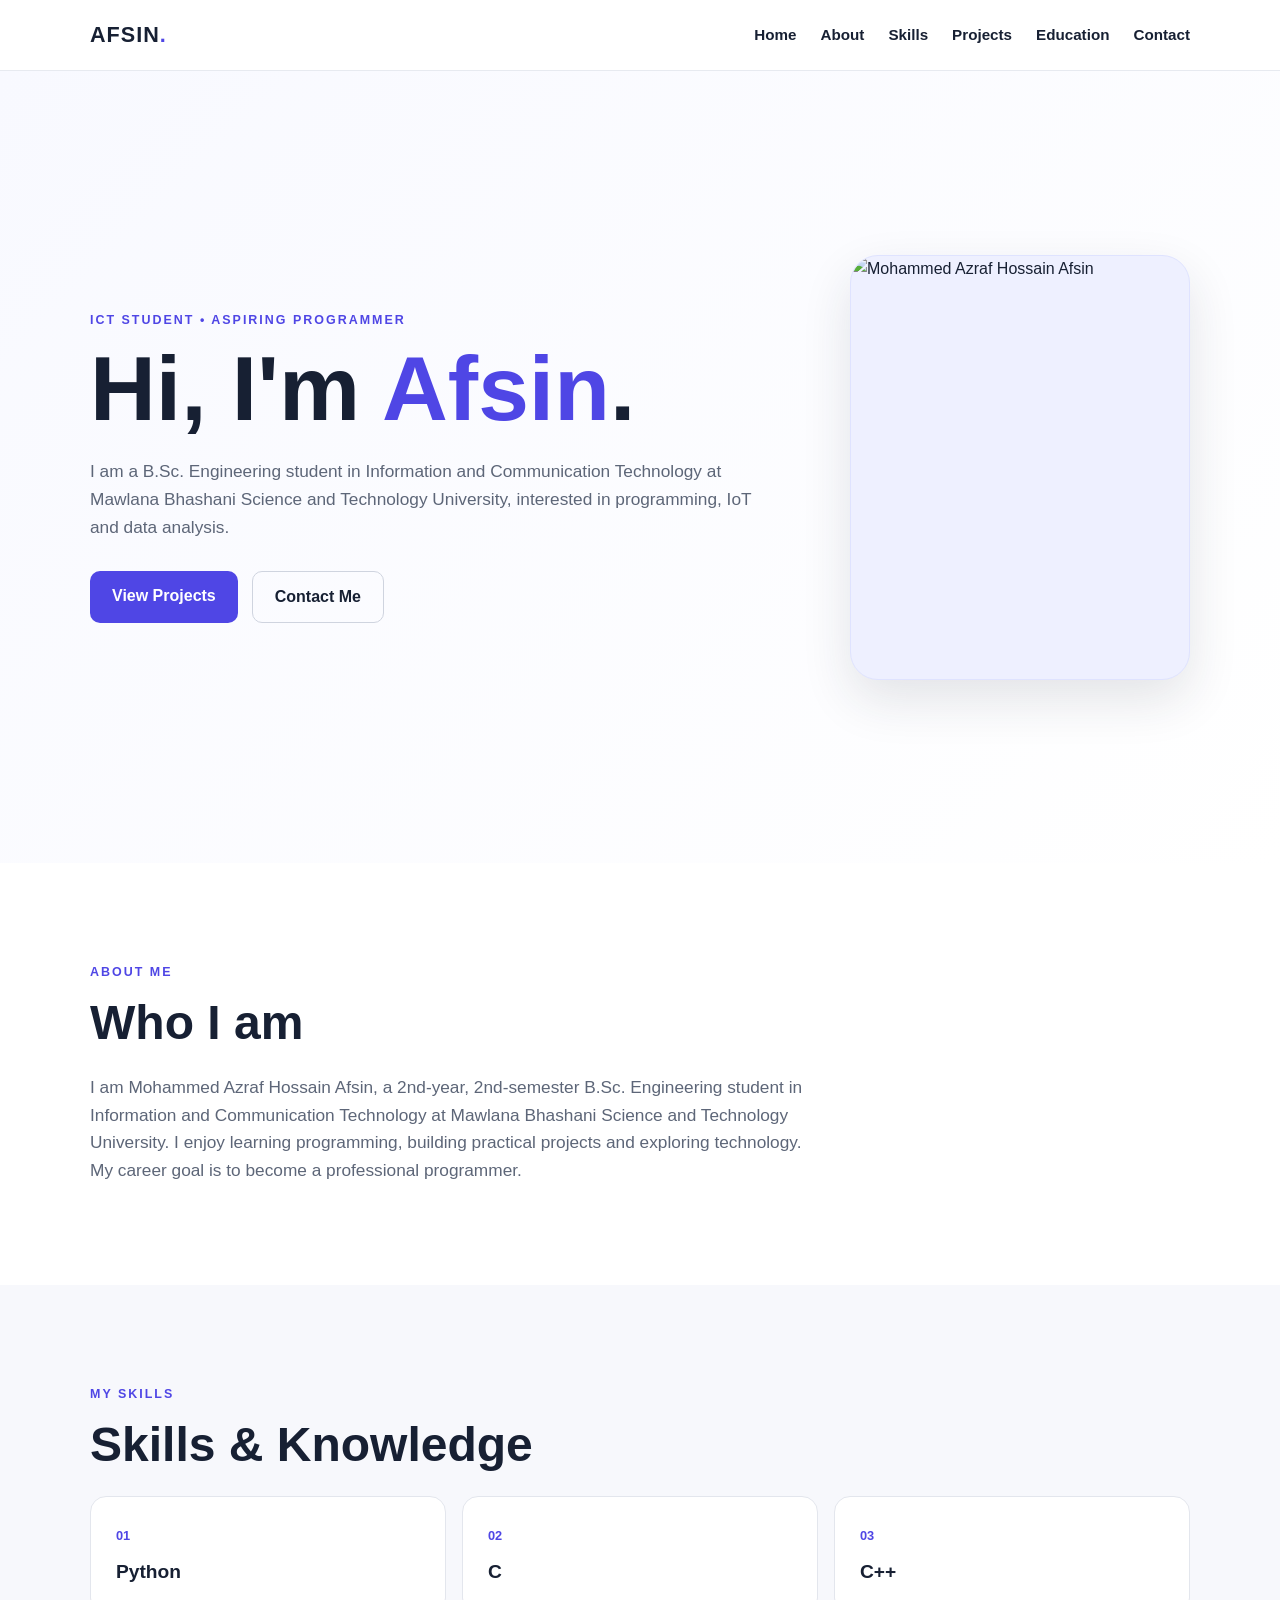
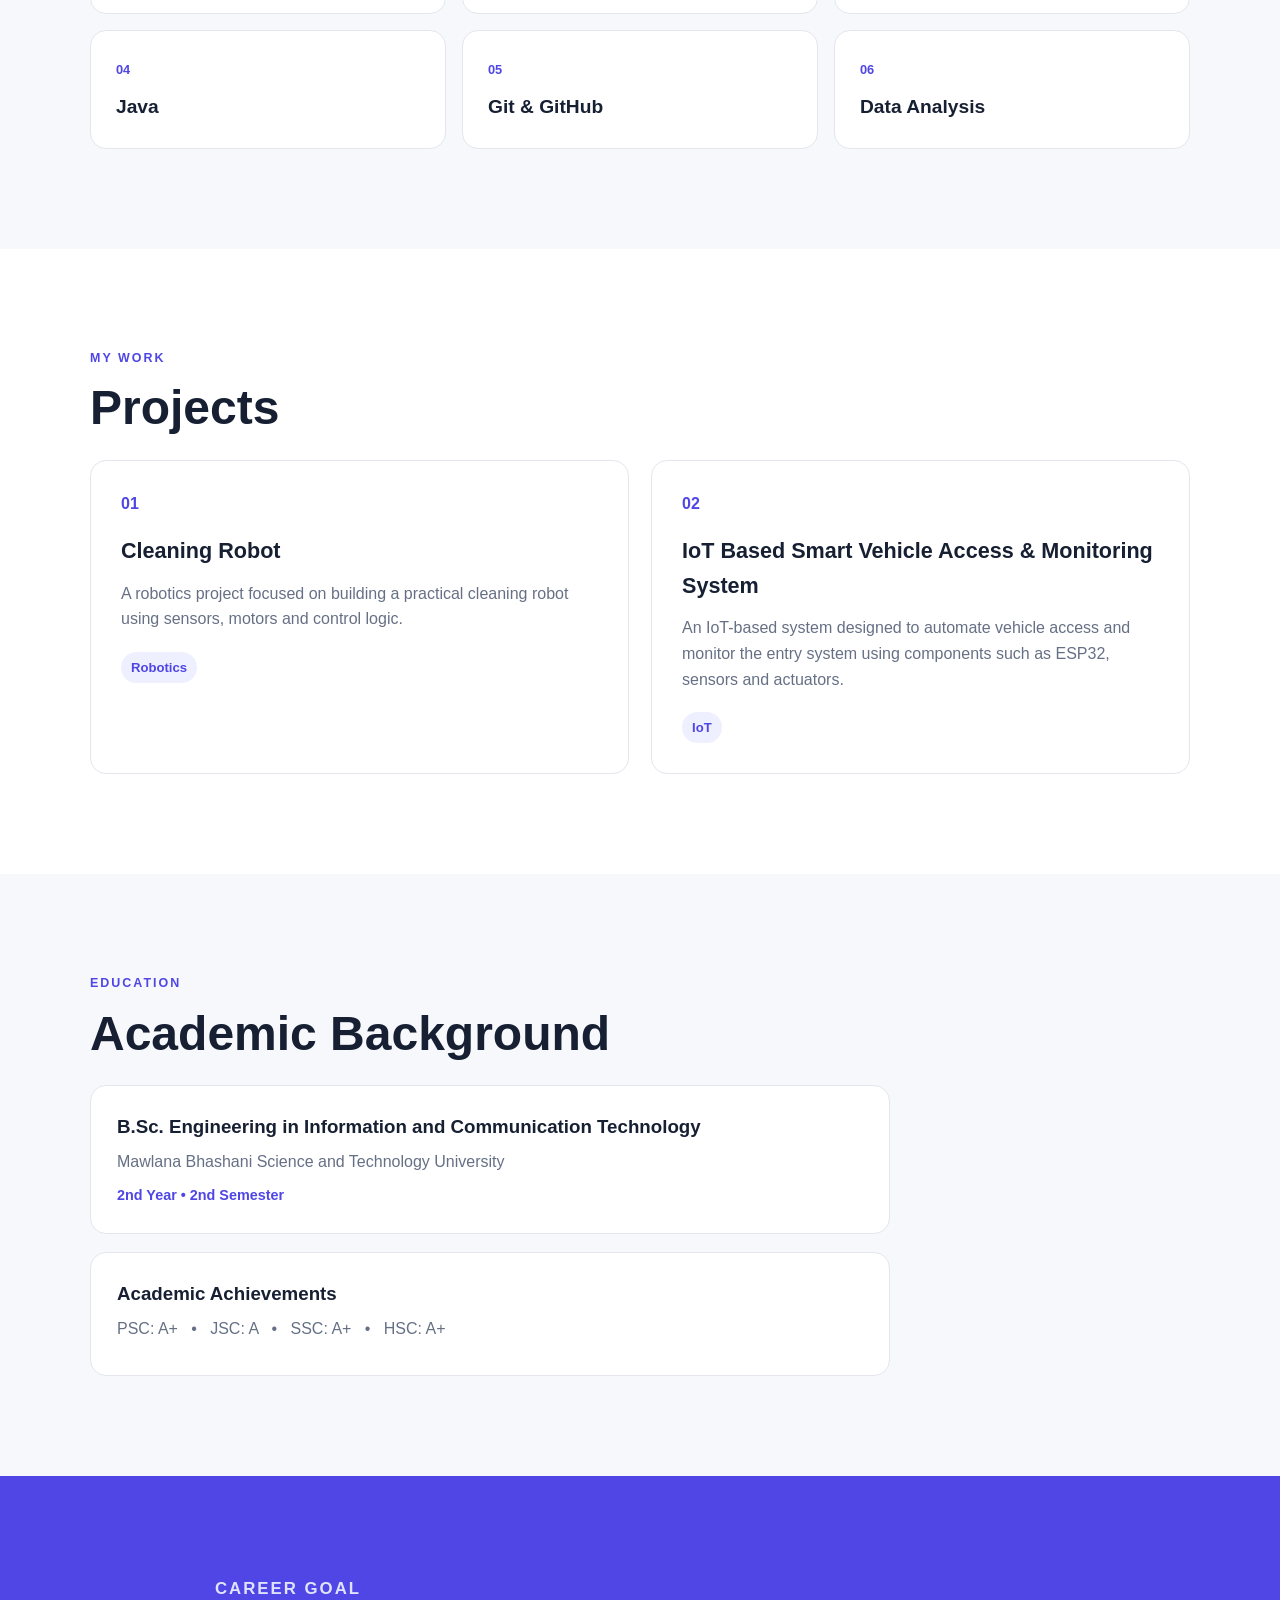
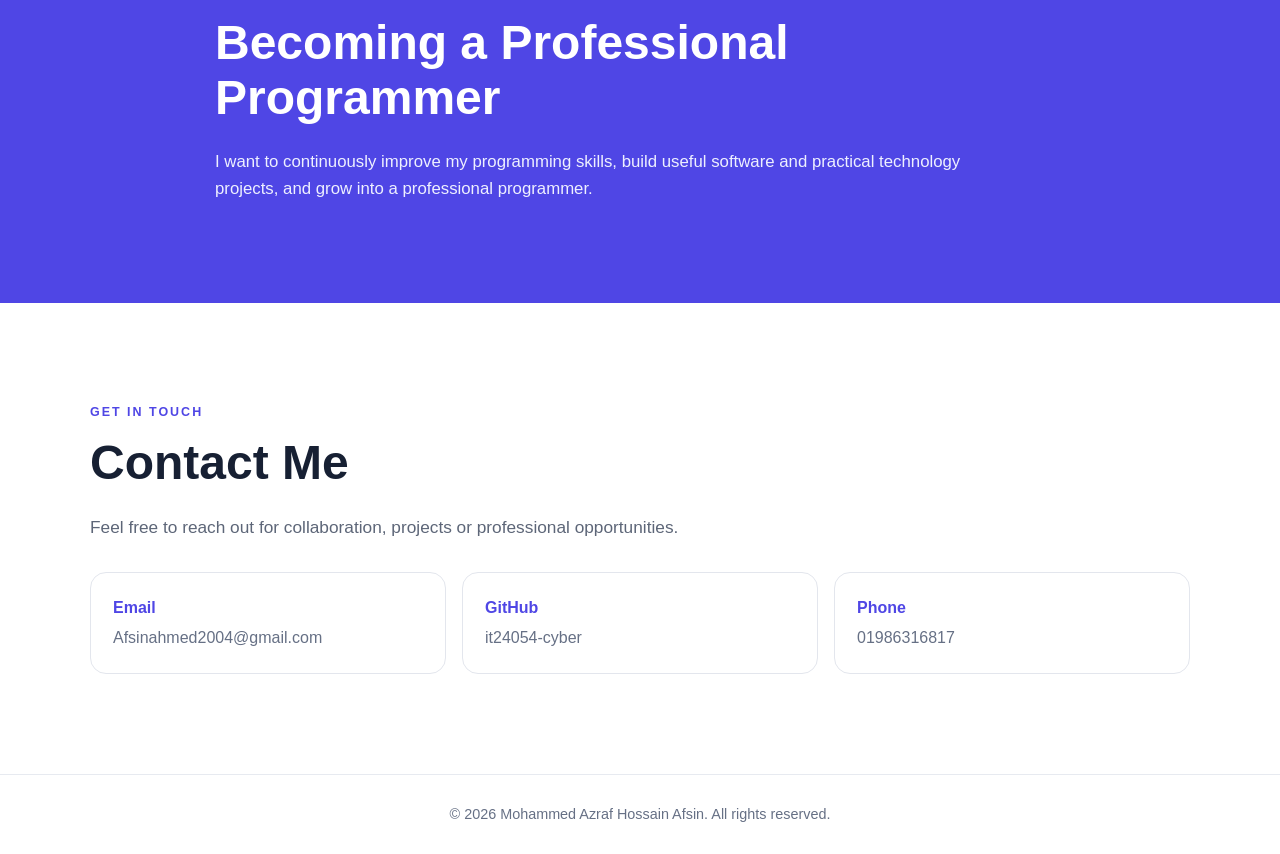
==== Portfolio/index.html @ 5d260f8e "Add files via upload" ====
<!DOCTYPE html>
<html lang="en">
<head>
  <meta charset="UTF-8">
  <meta name="viewport" content="width=device-width, initial-scale=1.0">
  <meta name="description" content="Portfolio of Mohammed Azraf Hossain Afsin, ICT student and aspiring programmer.">
  <title>Afsin | ICT Student & Programmer</title>
  <link rel="stylesheet" href="style.css">
</head>
<body>

<header class="navbar">
  <div class="container nav-content">
    <a class="logo" href="#home">AFSIN<span>.</span></a>
    <nav>
      <a href="#home">Home</a>
      <a href="#about">About</a>
      <a href="#skills">Skills</a>
      <a href="#projects">Projects</a>
      <a href="#education">Education</a>
      <a href="#contact">Contact</a>
    </nav>
  </div>
</header>

<main>
  <section id="home" class="hero">
    <div class="container hero-grid">
      <div class="hero-content">
        <p class="eyebrow">ICT STUDENT • ASPIRING PROGRAMMER</p>
        <h1>Hi, I'm <span>Afsin</span>.</h1>
        <p class="hero-text">
          I am a B.Sc. Engineering student in Information and Communication Technology
          at Mawlana Bhashani Science and Technology University, interested in programming,
          IoT and data analysis.
        </p>
        <div class="buttons">
          <a class="btn primary" href="#projects">View Projects</a>
          <a class="btn secondary" href="#contact">Contact Me</a>
        </div>
      </div>

      <div class="profile-card">
        <img src="images/profile.jpg" alt="Mohammed Azraf Hossain Afsin">
      </div>
    </div>
  </section>

  <section id="about" class="section">
    <div class="container">
      <p class="eyebrow">ABOUT ME</p>
      <h2>Who I am</h2>
      <p class="section-text">
        I am Mohammed Azraf Hossain Afsin, a 2nd-year, 2nd-semester B.Sc. Engineering
        student in Information and Communication Technology at Mawlana Bhashani Science
        and Technology University. I enjoy learning programming, building practical
        projects and exploring technology. My career goal is to become a professional programmer.
      </p>
    </div>
  </section>

  <section id="skills" class="section alt">
    <div class="container">
      <p class="eyebrow">MY SKILLS</p>
      <h2>Skills & Knowledge</h2>
      <div class="skills-grid">
        <div class="skill-card"><span>01</span><h3>Python</h3></div>
        <div class="skill-card"><span>02</span><h3>C</h3></div>
        <div class="skill-card"><span>03</span><h3>C++</h3></div>
        <div class="skill-card"><span>04</span><h3>Java</h3></div>
        <div class="skill-card"><span>05</span><h3>Git & GitHub</h3></div>
        <div class="skill-card"><span>06</span><h3>Data Analysis</h3></div>
      </div>
    </div>
  </section>

  <section id="projects" class="section">
    <div class="container">
      <p class="eyebrow">MY WORK</p>
      <h2>Projects</h2>

      <div class="project-grid">
        <article class="project-card">
          <div class="project-number">01</div>
          <h3>Cleaning Robot</h3>
          <p>
            A robotics project focused on building a practical cleaning robot
            using sensors, motors and control logic.
          </p>
          <span class="tag">Robotics</span>
        </article>

        <article class="project-card">
          <div class="project-number">02</div>
          <h3>IoT Based Smart Vehicle Access & Monitoring System</h3>
          <p>
            An IoT-based system designed to automate vehicle access and monitor
            the entry system using components such as ESP32, sensors and actuators.
          </p>
          <span class="tag">IoT</span>
        </article>
      </div>
    </div>
  </section>

  <section id="education" class="section alt">
    <div class="container">
      <p class="eyebrow">EDUCATION</p>
      <h2>Academic Background</h2>

      <div class="timeline">
        <div class="timeline-item">
          <div class="timeline-dot"></div>
          <h3>B.Sc. Engineering in Information and Communication Technology</h3>
          <p>Mawlana Bhashani Science and Technology University</p>
          <strong>2nd Year • 2nd Semester</strong>
        </div>

        <div class="timeline-item">
          <div class="timeline-dot"></div>
          <h3>Academic Achievements</h3>
          <p>PSC: A+ &nbsp; • &nbsp; JSC: A &nbsp; • &nbsp; SSC: A+ &nbsp; • &nbsp; HSC: A+</p>
        </div>
      </div>
    </div>
  </section>

  <section class="section goal-section">
    <div class="container goal-box">
      <p class="eyebrow">CAREER GOAL</p>
      <h2>Becoming a Professional Programmer</h2>
      <p>
        I want to continuously improve my programming skills, build useful software
        and practical technology projects, and grow into a professional programmer.
      </p>
    </div>
  </section>

  <section id="contact" class="section contact">
    <div class="container">
      <p class="eyebrow">GET IN TOUCH</p>
      <h2>Contact Me</h2>
      <p class="section-text">
        Feel free to reach out for collaboration, projects or professional opportunities.
      </p>

      <div class="contact-grid">
        <a class="contact-card" href="mailto:Afsinahmed2004@gmail.com">
          <strong>Email</strong>
          <span>Afsinahmed2004@gmail.com</span>
        </a>

        <a class="contact-card" href="https://github.com/it24054-cyber" target="_blank" rel="noopener">
          <strong>GitHub</strong>
          <span>it24054-cyber</span>
        </a>

        <div class="contact-card">
          <strong>Phone</strong>
          <span>01986316817</span>
        </div>
      </div>
    </div>
  </section>
</main>

<footer>
  <p>© 2026 Mohammed Azraf Hossain Afsin. All rights reserved.</p>
</footer>

<script src="script.js"></script>
</body>
</html>
---- Portfolio/style.css ----
* {
  box-sizing: border-box;
  margin: 0;
  padding: 0;
}

html {
  scroll-behavior: smooth;
}

body {
  font-family: Arial, Helvetica, sans-serif;
  color: #172033;
  background: #ffffff;
  line-height: 1.6;
}

a {
  color: inherit;
  text-decoration: none;
}

.container {
  width: min(1100px, 90%);
  margin: 0 auto;
}

.navbar {
  position: sticky;
  top: 0;
  z-index: 20;
  background: rgba(255,255,255,.95);
  border-bottom: 1px solid #e7eaf0;
  backdrop-filter: blur(10px);
}

.nav-content {
  min-height: 70px;
  display: flex;
  align-items: center;
  justify-content: space-between;
}

.logo {
  font-size: 1.35rem;
  font-weight: 800;
  letter-spacing: 1px;
}

.logo span,
.hero h1 span {
  color: #4f46e5;
}

nav {
  display: flex;
  gap: 24px;
}

nav a {
  font-size: .95rem;
  font-weight: 600;
}

nav a:hover {
  color: #4f46e5;
}

.hero {
  min-height: 88vh;
  display: flex;
  align-items: center;
  background: linear-gradient(135deg, #f8f9ff, #ffffff);
}

.hero-grid {
  display: grid;
  grid-template-columns: 1.3fr .7fr;
  gap: 70px;
  align-items: center;
}

.eyebrow {
  color: #4f46e5;
  font-size: .78rem;
  font-weight: 800;
  letter-spacing: 2px;
  margin-bottom: 12px;
}

h1 {
  font-size: clamp(3rem, 8vw, 5.7rem);
  line-height: 1;
  margin-bottom: 24px;
}

h2 {
  font-size: clamp(2rem, 5vw, 3rem);
  line-height: 1.15;
  margin-bottom: 24px;
}

.hero-text,
.section-text {
  max-width: 720px;
  color: #5d6678;
  font-size: 1.08rem;
}

.buttons {
  display: flex;
  gap: 14px;
  margin-top: 30px;
  flex-wrap: wrap;
}

.btn {
  padding: 12px 22px;
  border-radius: 10px;
  font-weight: 700;
  display: inline-block;
}

.primary {
  background: #4f46e5;
  color: white;
}

.secondary {
  border: 1px solid #cfd4df;
}

.profile-card {
  width: min(340px, 100%);
  aspect-ratio: 4 / 5;
  margin-left: auto;
  border-radius: 28px;
  overflow: hidden;
  background: #eef0ff;
  border: 1px solid #dfe3ff;
  box-shadow: 0 20px 50px rgba(31, 41, 55, .12);
}

.profile-card img {
  width: 100%;
  height: 100%;
  object-fit: cover;
  object-position: center 35%;
}

.section {
  padding: 100px 0;
}

.alt {
  background: #f7f8fc;
}

.skills-grid {
  display: grid;
  grid-template-columns: repeat(3, 1fr);
  gap: 16px;
}

.skill-card {
  padding: 25px;
  border: 1px solid #e3e6ed;
  border-radius: 16px;
  background: white;
}

.skill-card span {
  color: #4f46e5;
  font-size: .8rem;
  font-weight: 800;
}

.skill-card h3 {
  margin-top: 10px;
  font-size: 1.2rem;
}

.project-grid {
  display: grid;
  grid-template-columns: repeat(2, 1fr);
  gap: 22px;
}

.project-card {
  padding: 30px;
  border: 1px solid #e3e6ed;
  border-radius: 16px;
  background: white;
  transition: transform .2s ease, box-shadow .2s ease;
}

.project-card:hover {
  transform: translateY(-5px);
  box-shadow: 0 15px 35px rgba(31, 41, 55, .09);
}

.project-number {
  color: #4f46e5;
  font-weight: 800;
  margin-bottom: 18px;
}

.project-card h3 {
  font-size: 1.35rem;
  margin-bottom: 12px;
}

.project-card p {
  color: #667085;
  margin-bottom: 20px;
}

.tag {
  display: inline-block;
  padding: 5px 10px;
  border-radius: 999px;
  background: #eef0ff;
  color: #4f46e5;
  font-size: .82rem;
  font-weight: 700;
}

.timeline {
  display: grid;
  gap: 18px;
  max-width: 800px;
}

.timeline-item {
  position: relative;
  padding: 26px;
  border: 1px solid #e3e6ed;
  border-radius: 16px;
  background: white;
}

.timeline-item p {
  color: #667085;
  margin: 7px 0;
}

.timeline-item strong {
  color: #4f46e5;
  font-size: .9rem;
}

.goal-section {
  background: #4f46e5;
  color: white;
}

.goal-box {
  max-width: 850px;
}

.goal-box .eyebrow {
  color: #dfe3ff;
}

.goal-box p {
  color: #eef0ff;
  font-size: 1.05rem;
  max-width: 750px;
}

.contact-grid {
  display: grid;
  grid-template-columns: repeat(3, 1fr);
  gap: 16px;
  margin-top: 30px;
}

.contact-card {
  padding: 22px;
  border: 1px solid #e3e6ed;
  border-radius: 16px;
  display: flex;
  flex-direction: column;
  gap: 5px;
}

.contact-card strong {
  color: #4f46e5;
}

.contact-card span {
  color: #667085;
  overflow-wrap: anywhere;
}

footer {
  padding: 28px 5%;
  text-align: center;
  color: #667085;
  border-top: 1px solid #e7eaf0;
  font-size: .9rem;
}

@media (max-width: 800px) {
  nav {
    gap: 12px;
  }

  nav a {
    font-size: .82rem;
  }

  .hero-grid,
  .project-grid {
    grid-template-columns: 1fr;
  }

  .profile-card {
    margin: 0 auto;
    width: min(300px, 75vw);
  }

  .skills-grid,
  .contact-grid {
    grid-template-columns: repeat(2, 1fr);
  }
}

@media (max-width: 520px) {
  nav {
    display: none;
  }

  .skills-grid,
  .contact-grid {
    grid-template-columns: 1fr;
  }

  .section {
    padding: 75px 0;
  }
}
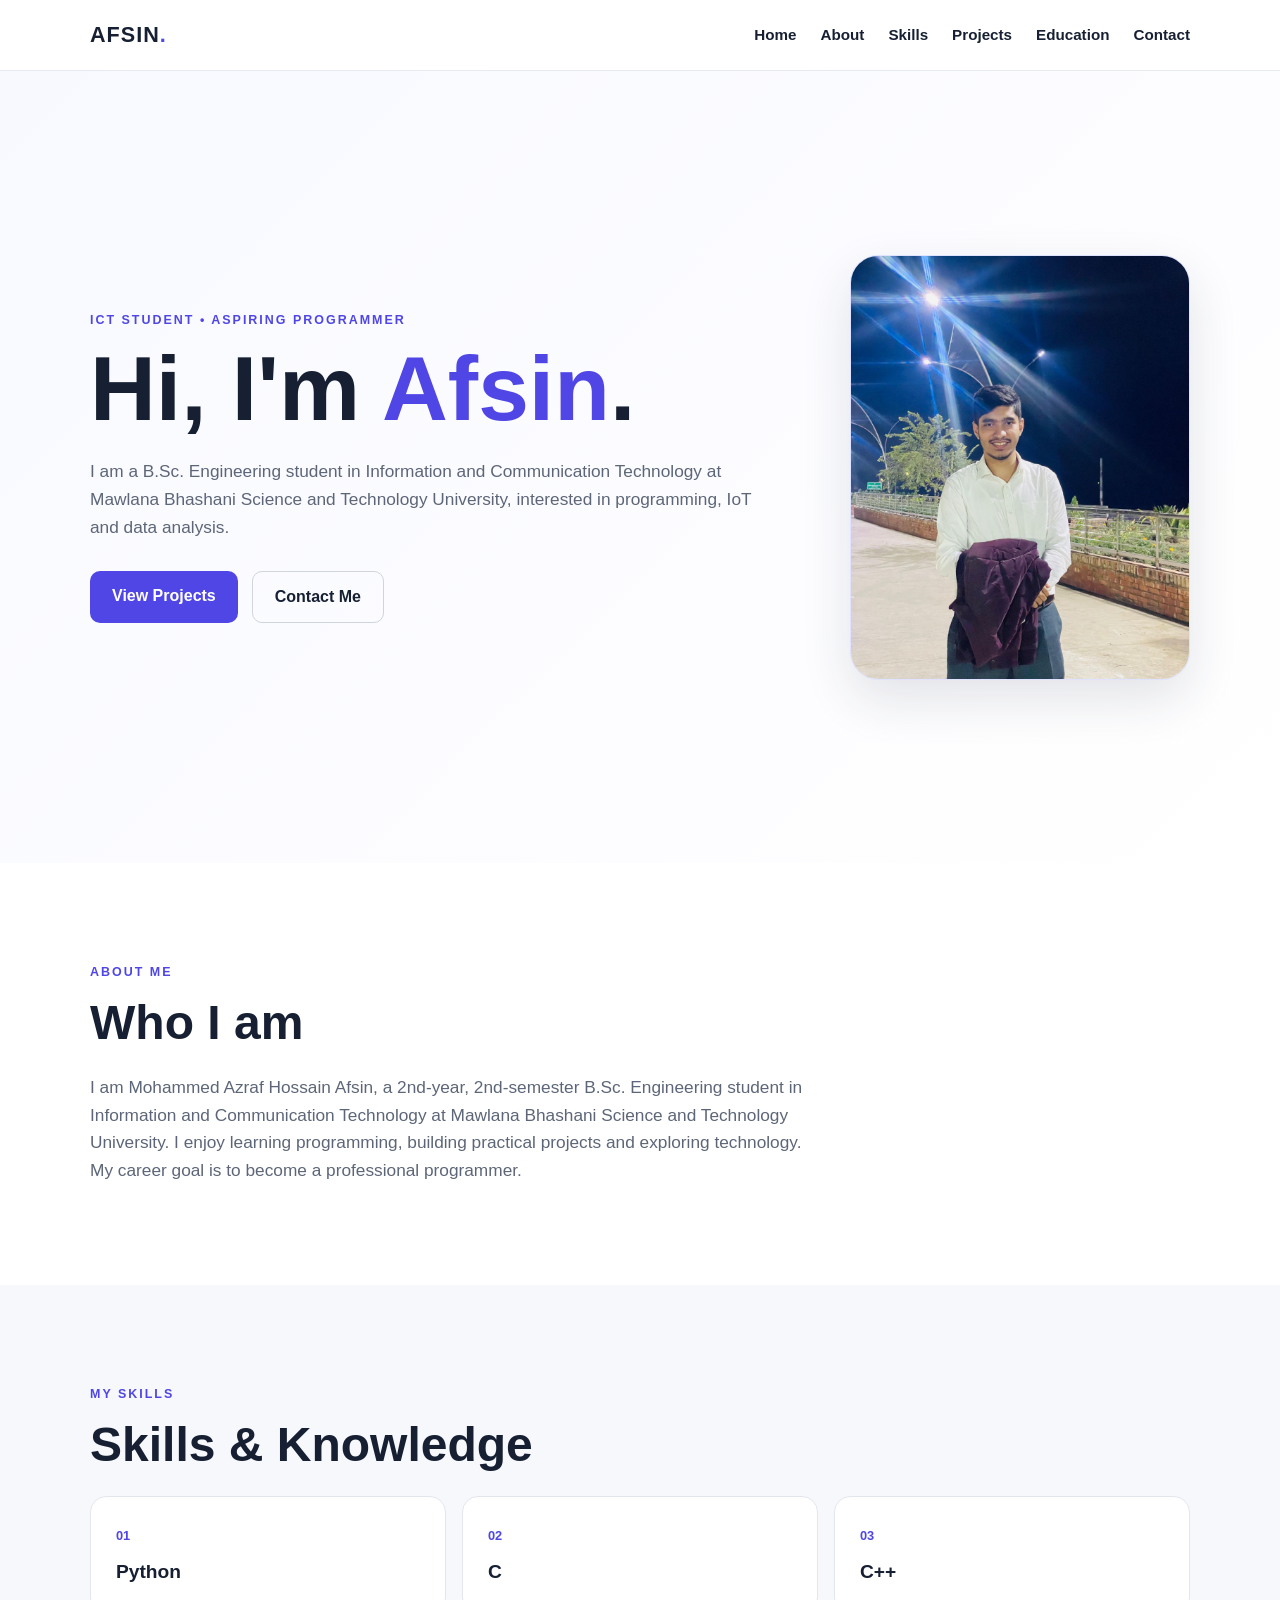
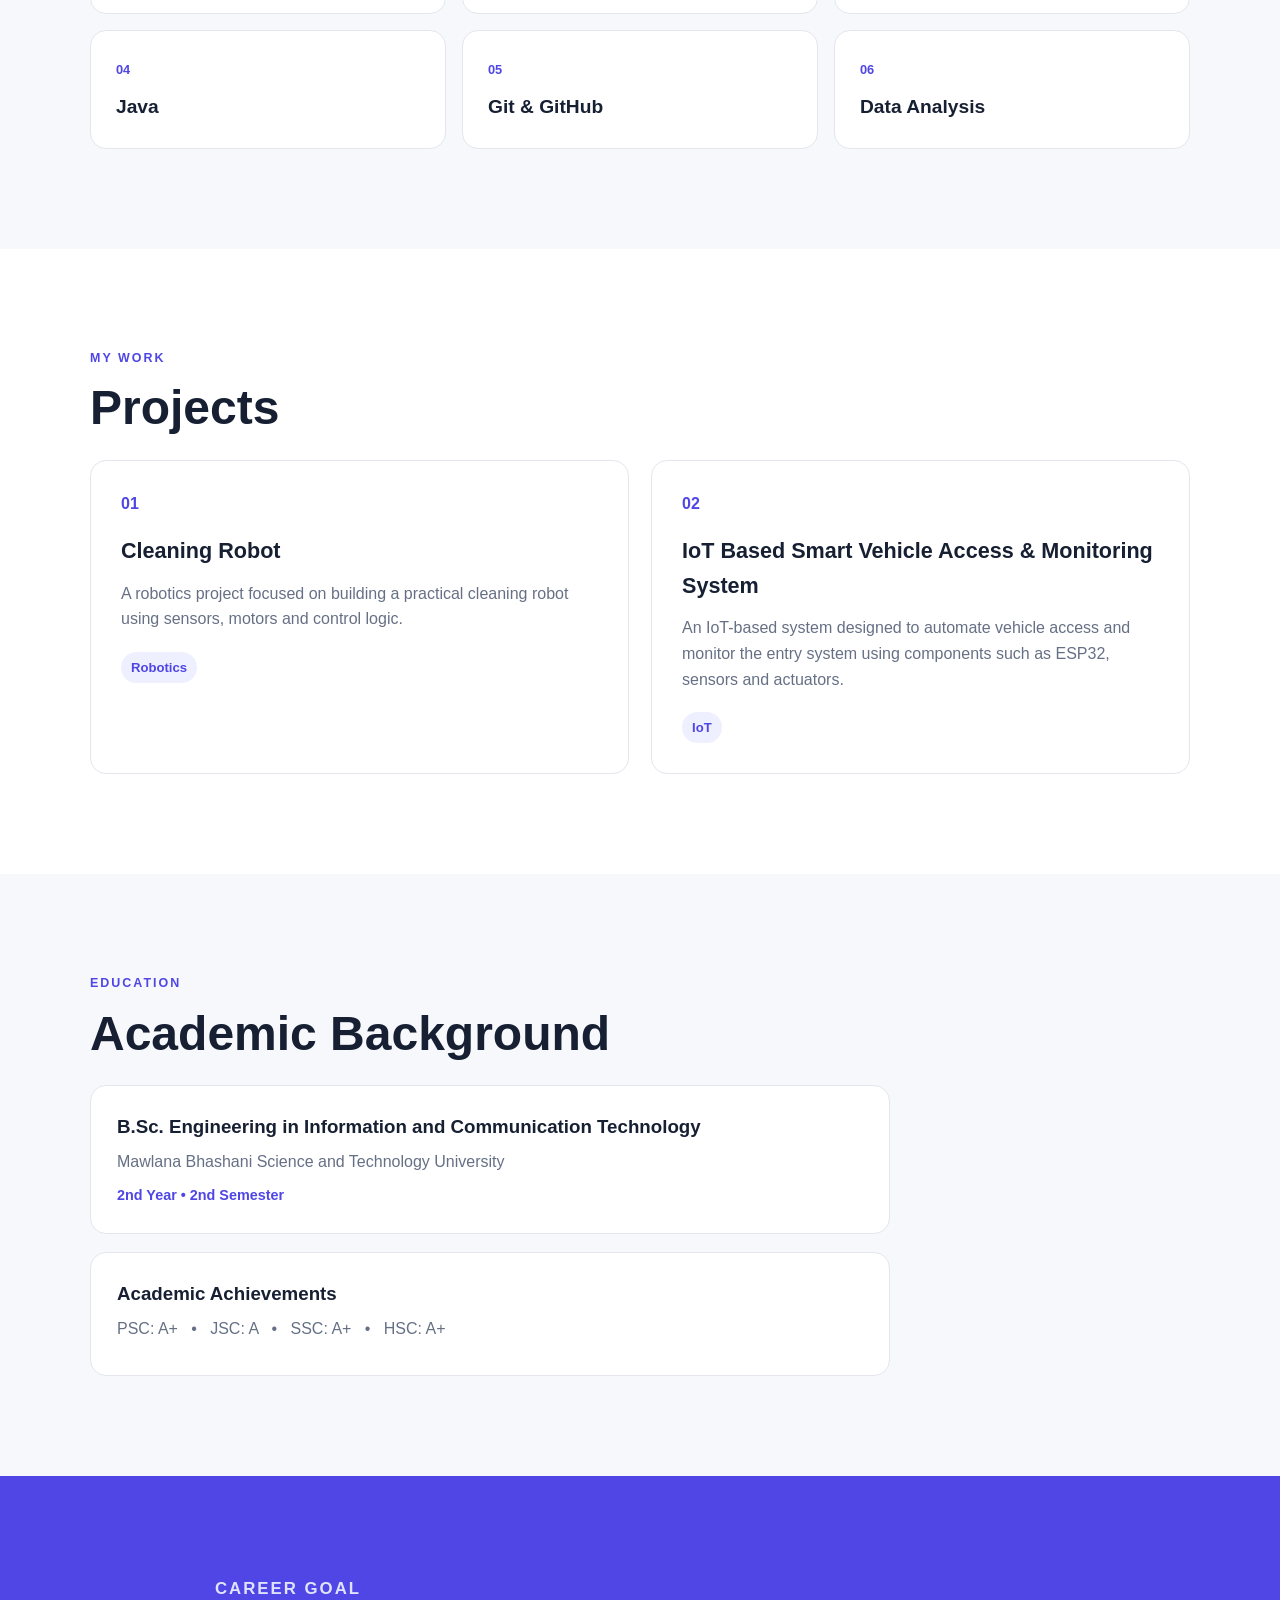
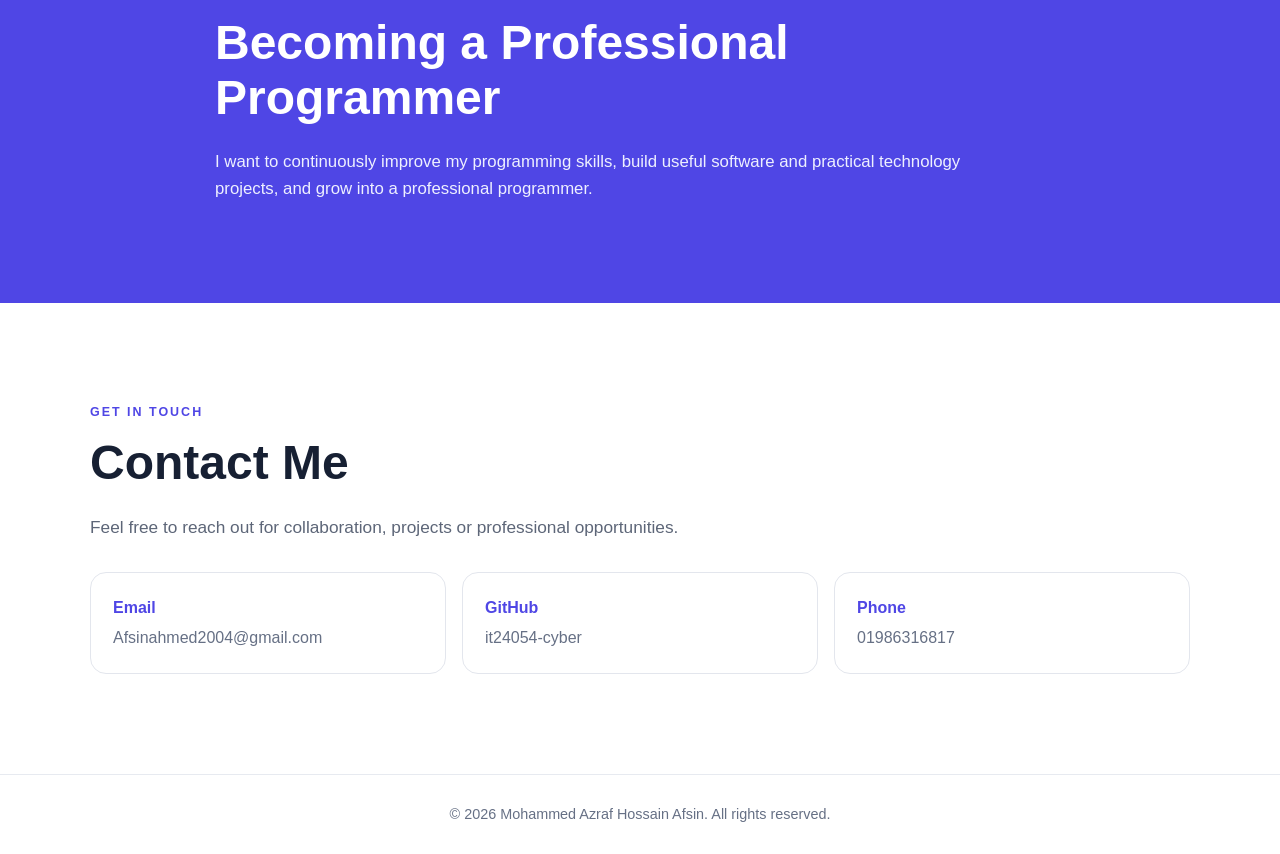
==== commit fc17bbb8: "Update index.html" ====
--- a/Portfolio/index.html
+++ b/Portfolio/index.html
@@ -1,173 +1,423 @@
 <!DOCTYPE html>
 <html lang="en">
+
 <head>
   <meta charset="UTF-8">
   <meta name="viewport" content="width=device-width, initial-scale=1.0">
-  <meta name="description" content="Portfolio of Mohammed Azraf Hossain Afsin, ICT student and aspiring programmer.">
+
+  <meta name="description"
+    content="Portfolio of Mohammed Azraf Hossain Afsin, ICT student and aspiring programmer.">
+
   <title>Afsin | ICT Student & Programmer</title>
+
   <link rel="stylesheet" href="style.css">
 </head>
+
 <body>
 
-<header class="navbar">
-  <div class="container nav-content">
-    <a class="logo" href="#home">AFSIN<span>.</span></a>
-    <nav>
-      <a href="#home">Home</a>
-      <a href="#about">About</a>
-      <a href="#skills">Skills</a>
-      <a href="#projects">Projects</a>
-      <a href="#education">Education</a>
-      <a href="#contact">Contact</a>
-    </nav>
-  </div>
-</header>
-
-<main>
-  <section id="home" class="hero">
-    <div class="container hero-grid">
-      <div class="hero-content">
-        <p class="eyebrow">ICT STUDENT • ASPIRING PROGRAMMER</p>
-        <h1>Hi, I'm <span>Afsin</span>.</h1>
-        <p class="hero-text">
-          I am a B.Sc. Engineering student in Information and Communication Technology
-          at Mawlana Bhashani Science and Technology University, interested in programming,
-          IoT and data analysis.
-        </p>
-        <div class="buttons">
-          <a class="btn primary" href="#projects">View Projects</a>
-          <a class="btn secondary" href="#contact">Contact Me</a>
-        </div>
-      </div>
-
-      <div class="profile-card">
-        <img src="images/profile.jpg" alt="Mohammed Azraf Hossain Afsin">
-      </div>
+  <!-- Navigation Bar -->
+  <header class="navbar">
+    <div class="container nav-content">
+
+      <a class="logo" href="#home">
+        AFSIN<span>.</span>
+      </a>
+
+      <nav>
+        <a href="#home">Home</a>
+        <a href="#about">About</a>
+        <a href="#skills">Skills</a>
+        <a href="#projects">Projects</a>
+        <a href="#education">Education</a>
+        <a href="#contact">Contact</a>
+      </nav>
+
     </div>
-  </section>
-
-  <section id="about" class="section">
-    <div class="container">
-      <p class="eyebrow">ABOUT ME</p>
-      <h2>Who I am</h2>
-      <p class="section-text">
-        I am Mohammed Azraf Hossain Afsin, a 2nd-year, 2nd-semester B.Sc. Engineering
-        student in Information and Communication Technology at Mawlana Bhashani Science
-        and Technology University. I enjoy learning programming, building practical
-        projects and exploring technology. My career goal is to become a professional programmer.
-      </p>
-    </div>
-  </section>
-
-  <section id="skills" class="section alt">
-    <div class="container">
-      <p class="eyebrow">MY SKILLS</p>
-      <h2>Skills & Knowledge</h2>
-      <div class="skills-grid">
-        <div class="skill-card"><span>01</span><h3>Python</h3></div>
-        <div class="skill-card"><span>02</span><h3>C</h3></div>
-        <div class="skill-card"><span>03</span><h3>C++</h3></div>
-        <div class="skill-card"><span>04</span><h3>Java</h3></div>
-        <div class="skill-card"><span>05</span><h3>Git & GitHub</h3></div>
-        <div class="skill-card"><span>06</span><h3>Data Analysis</h3></div>
-      </div>
-    </div>
-  </section>
-
-  <section id="projects" class="section">
-    <div class="container">
-      <p class="eyebrow">MY WORK</p>
-      <h2>Projects</h2>
-
-      <div class="project-grid">
-        <article class="project-card">
-          <div class="project-number">01</div>
-          <h3>Cleaning Robot</h3>
-          <p>
-            A robotics project focused on building a practical cleaning robot
-            using sensors, motors and control logic.
+  </header>
+
+
+  <main>
+
+    <!-- Home Section -->
+    <section id="home" class="hero">
+
+      <div class="container hero-grid">
+
+        <div class="hero-content">
+
+          <p class="eyebrow">
+            ICT STUDENT • ASPIRING PROGRAMMER
           </p>
-          <span class="tag">Robotics</span>
-        </article>
-
-        <article class="project-card">
-          <div class="project-number">02</div>
-          <h3>IoT Based Smart Vehicle Access & Monitoring System</h3>
-          <p>
-            An IoT-based system designed to automate vehicle access and monitor
-            the entry system using components such as ESP32, sensors and actuators.
+
+          <h1>
+            Hi, I'm <span>Afsin</span>.
+          </h1>
+
+          <p class="hero-text">
+            I am a B.Sc. Engineering student in Information and Communication
+            Technology at Mawlana Bhashani Science and Technology University,
+            interested in programming, IoT and data analysis.
           </p>
-          <span class="tag">IoT</span>
-        </article>
-      </div>
-    </div>
-  </section>
-
-  <section id="education" class="section alt">
-    <div class="container">
-      <p class="eyebrow">EDUCATION</p>
-      <h2>Academic Background</h2>
-
-      <div class="timeline">
-        <div class="timeline-item">
-          <div class="timeline-dot"></div>
-          <h3>B.Sc. Engineering in Information and Communication Technology</h3>
-          <p>Mawlana Bhashani Science and Technology University</p>
-          <strong>2nd Year • 2nd Semester</strong>
-        </div>
-
-        <div class="timeline-item">
-          <div class="timeline-dot"></div>
-          <h3>Academic Achievements</h3>
-          <p>PSC: A+ &nbsp; • &nbsp; JSC: A &nbsp; • &nbsp; SSC: A+ &nbsp; • &nbsp; HSC: A+</p>
-        </div>
-      </div>
-    </div>
-  </section>
-
-  <section class="section goal-section">
-    <div class="container goal-box">
-      <p class="eyebrow">CAREER GOAL</p>
-      <h2>Becoming a Professional Programmer</h2>
-      <p>
-        I want to continuously improve my programming skills, build useful software
-        and practical technology projects, and grow into a professional programmer.
-      </p>
-    </div>
-  </section>
-
-  <section id="contact" class="section contact">
-    <div class="container">
-      <p class="eyebrow">GET IN TOUCH</p>
-      <h2>Contact Me</h2>
-      <p class="section-text">
-        Feel free to reach out for collaboration, projects or professional opportunities.
-      </p>
-
-      <div class="contact-grid">
-        <a class="contact-card" href="mailto:Afsinahmed2004@gmail.com">
-          <strong>Email</strong>
-          <span>Afsinahmed2004@gmail.com</span>
-        </a>
-
-        <a class="contact-card" href="https://github.com/it24054-cyber" target="_blank" rel="noopener">
-          <strong>GitHub</strong>
-          <span>it24054-cyber</span>
-        </a>
-
-        <div class="contact-card">
-          <strong>Phone</strong>
-          <span>01986316817</span>
-        </div>
-      </div>
-    </div>
-  </section>
-</main>
-
-<footer>
-  <p>© 2026 Mohammed Azraf Hossain Afsin. All rights reserved.</p>
-</footer>
-
-<script src="script.js"></script>
+
+          <div class="buttons">
+
+            <a class="btn primary" href="#projects">
+              View Projects
+            </a>
+
+            <a class="btn secondary" href="#contact">
+              Contact Me
+            </a>
+
+          </div>
+
+        </div>
+
+
+        <!-- Profile Image -->
+        <div class="profile-card">
+
+          <img
+            src="profile.jpg"
+            alt="Mohammed Azraf Hossain Afsin"
+          >
+
+        </div>
+
+      </div>
+
+    </section>
+
+
+    <!-- About Section -->
+    <section id="about" class="section">
+
+      <div class="container">
+
+        <p class="eyebrow">
+          ABOUT ME
+        </p>
+
+        <h2>
+          Who I am
+        </h2>
+
+        <p class="section-text">
+          I am Mohammed Azraf Hossain Afsin, a 2nd-year, 2nd-semester
+          B.Sc. Engineering student in Information and Communication
+          Technology at Mawlana Bhashani Science and Technology University.
+
+          I enjoy learning programming, building practical projects
+          and exploring technology. My career goal is to become a
+          professional programmer.
+        </p>
+
+      </div>
+
+    </section>
+
+
+    <!-- Skills Section -->
+    <section id="skills" class="section alt">
+
+      <div class="container">
+
+        <p class="eyebrow">
+          MY SKILLS
+        </p>
+
+        <h2>
+          Skills & Knowledge
+        </h2>
+
+        <div class="skills-grid">
+
+          <div class="skill-card">
+            <span>01</span>
+            <h3>Python</h3>
+          </div>
+
+          <div class="skill-card">
+            <span>02</span>
+            <h3>C</h3>
+          </div>
+
+          <div class="skill-card">
+            <span>03</span>
+            <h3>C++</h3>
+          </div>
+
+          <div class="skill-card">
+            <span>04</span>
+            <h3>Java</h3>
+          </div>
+
+          <div class="skill-card">
+            <span>05</span>
+            <h3>Git & GitHub</h3>
+          </div>
+
+          <div class="skill-card">
+            <span>06</span>
+            <h3>Data Analysis</h3>
+          </div>
+
+        </div>
+
+      </div>
+
+    </section>
+
+
+    <!-- Projects Section -->
+    <section id="projects" class="section">
+
+      <div class="container">
+
+        <p class="eyebrow">
+          MY WORK
+        </p>
+
+        <h2>
+          Projects
+        </h2>
+
+
+        <div class="project-grid">
+
+          <!-- Project 01 -->
+          <article class="project-card">
+
+            <div class="project-number">
+              01
+            </div>
+
+            <h3>
+              Cleaning Robot
+            </h3>
+
+            <p>
+              A robotics project focused on building a practical
+              cleaning robot using sensors, motors and control logic.
+            </p>
+
+            <span class="tag">
+              Robotics
+            </span>
+
+          </article>
+
+
+          <!-- Project 02 -->
+          <article class="project-card">
+
+            <div class="project-number">
+              02
+            </div>
+
+            <h3>
+              IoT Based Smart Vehicle Access & Monitoring System
+            </h3>
+
+            <p>
+              An IoT-based system designed to automate vehicle access
+              and monitor the entry system using components such as
+              ESP32, sensors and actuators.
+            </p>
+
+            <span class="tag">
+              IoT
+            </span>
+
+          </article>
+
+        </div>
+
+      </div>
+
+    </section>
+
+
+    <!-- Education Section -->
+    <section id="education" class="section alt">
+
+      <div class="container">
+
+        <p class="eyebrow">
+          EDUCATION
+        </p>
+
+        <h2>
+          Academic Background
+        </h2>
+
+
+        <div class="timeline">
+
+          <!-- University -->
+          <div class="timeline-item">
+
+            <div class="timeline-dot"></div>
+
+            <h3>
+              B.Sc. Engineering in Information and Communication Technology
+            </h3>
+
+            <p>
+              Mawlana Bhashani Science and Technology University
+            </p>
+
+            <strong>
+              2nd Year • 2nd Semester
+            </strong>
+
+          </div>
+
+
+          <!-- Academic Achievements -->
+          <div class="timeline-item">
+
+            <div class="timeline-dot"></div>
+
+            <h3>
+              Academic Achievements
+            </h3>
+
+            <p>
+              PSC: A+
+              &nbsp; • &nbsp;
+              JSC: A
+              &nbsp; • &nbsp;
+              SSC: A+
+              &nbsp; • &nbsp;
+              HSC: A+
+            </p>
+
+          </div>
+
+        </div>
+
+      </div>
+
+    </section>
+
+
+    <!-- Career Goal Section -->
+    <section class="section goal-section">
+
+      <div class="container goal-box">
+
+        <p class="eyebrow">
+          CAREER GOAL
+        </p>
+
+        <h2>
+          Becoming a Professional Programmer
+        </h2>
+
+        <p>
+          I want to continuously improve my programming skills,
+          build useful software and practical technology projects,
+          and grow into a professional programmer.
+        </p>
+
+      </div>
+
+    </section>
+
+
+    <!-- Contact Section -->
+    <section id="contact" class="section contact">
+
+      <div class="container">
+
+        <p class="eyebrow">
+          GET IN TOUCH
+        </p>
+
+        <h2>
+          Contact Me
+        </h2>
+
+        <p class="section-text">
+          Feel free to reach out for collaboration, projects
+          or professional opportunities.
+        </p>
+
+
+        <div class="contact-grid">
+
+          <!-- Email -->
+          <a
+            class="contact-card"
+            href="mailto:Afsinahmed2004@gmail.com"
+          >
+
+            <strong>
+              Email
+            </strong>
+
+            <span>
+              Afsinahmed2004@gmail.com
+            </span>
+
+          </a>
+
+
+          <!-- GitHub -->
+          <a
+            class="contact-card"
+            href="https://github.com/it24054-cyber"
+            target="_blank"
+            rel="noopener"
+          >
+
+            <strong>
+              GitHub
+            </strong>
+
+            <span>
+              it24054-cyber
+            </span>
+
+          </a>
+
+
+          <!-- Phone -->
+          <div class="contact-card">
+
+            <strong>
+              Phone
+            </strong>
+
+            <span>
+              01986316817
+            </span>
+
+          </div>
+
+        </div>
+
+      </div>
+
+    </section>
+
+  </main>
+
+
+  <!-- Footer -->
+  <footer>
+
+    <p>
+      © 2026 Mohammed Azraf Hossain Afsin. All rights reserved.
+    </p>
+
+  </footer>
+
+
+  <!-- JavaScript -->
+  <script src="script.js"></script>
+
 </body>
+
 </html>
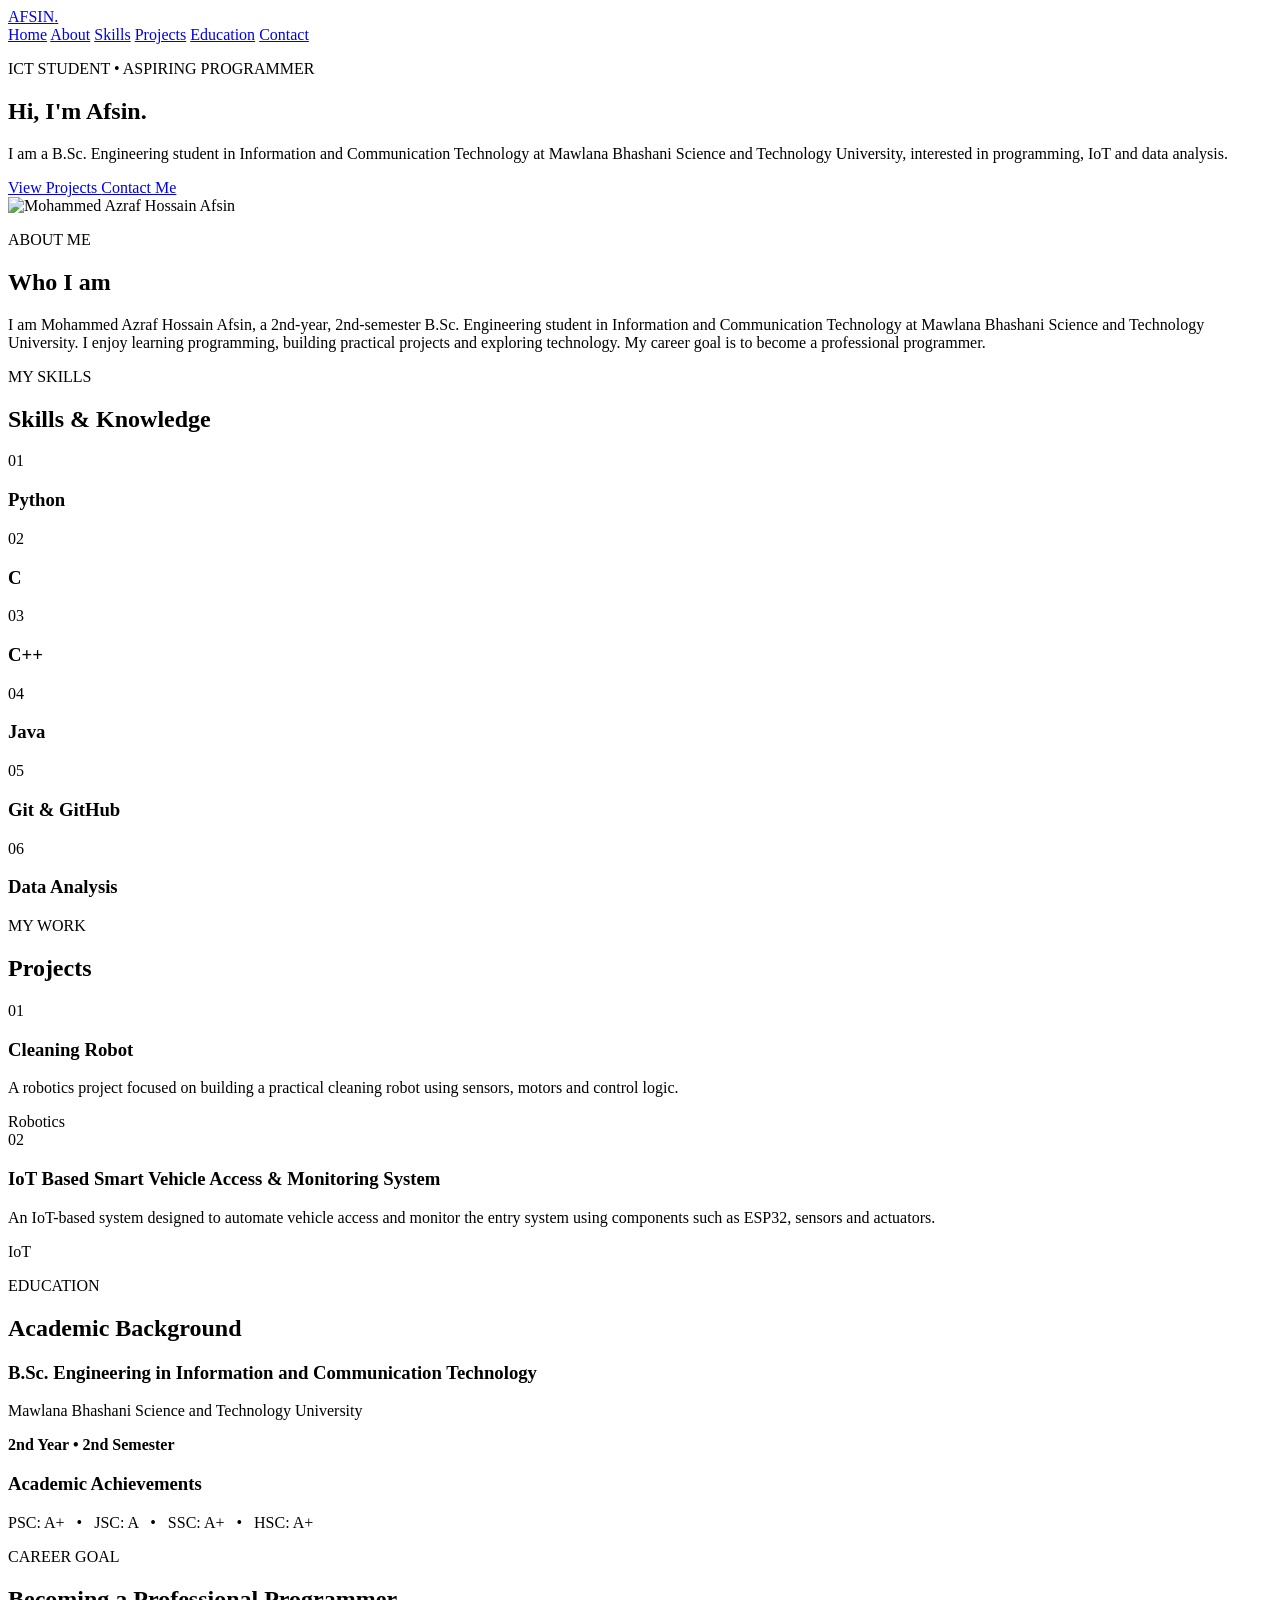
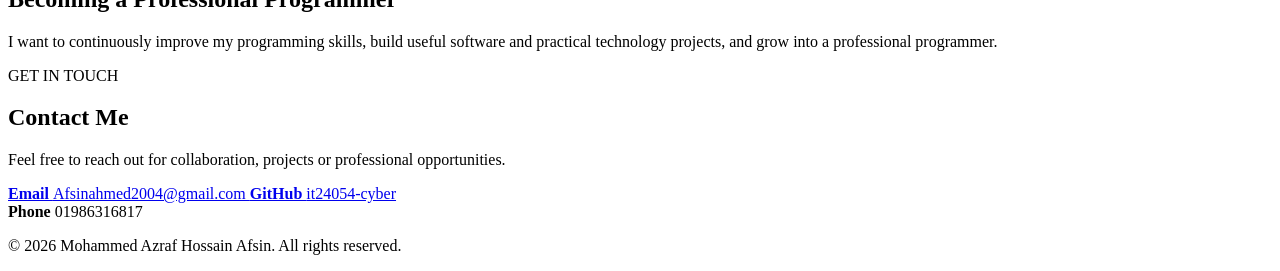
==== commit 8b6243e2: "Refactor HTML structure and update paths" ====
--- a/Portfolio/index.html
+++ b/Portfolio/index.html
@@ -10,13 +10,16 @@
 
   <title>Afsin | ICT Student & Programmer</title>
 
-  <link rel="stylesheet" href="style.css">
+  <!-- CSS -->
+  <link rel="stylesheet" href="Portfolio/style.css">
 </head>
 
 <body>
 
-  <!-- Navigation Bar -->
+  <!-- ================= NAVIGATION ================= -->
+
   <header class="navbar">
+
     <div class="container nav-content">
 
       <a class="logo" href="#home">
@@ -33,12 +36,16 @@
       </nav>
 
     </div>
+
   </header>
 
 
+  <!-- ================= MAIN ================= -->
+
   <main>
 
-    <!-- Home Section -->
+    <!-- ================= HOME ================= -->
+
     <section id="home" class="hero">
 
       <div class="container hero-grid">
@@ -54,9 +61,10 @@
           </h1>
 
           <p class="hero-text">
-            I am a B.Sc. Engineering student in Information and Communication
-            Technology at Mawlana Bhashani Science and Technology University,
-            interested in programming, IoT and data analysis.
+            I am a B.Sc. Engineering student in Information and
+            Communication Technology at Mawlana Bhashani Science
+            and Technology University, interested in programming,
+            IoT and data analysis.
           </p>
 
           <div class="buttons">
@@ -75,21 +83,22 @@
 
 
         <!-- Profile Image -->
+
         <div class="profile-card">
 
           <img
-            src="profile.jpg"
-            alt="Mohammed Azraf Hossain Afsin"
-          >
-
-        </div>
-
-      </div>
-
-    </section>
-
-
-    <!-- About Section -->
+            src="Portfolio/profile.jpg"
+            alt="Mohammed Azraf Hossain Afsin">
+
+        </div>
+
+      </div>
+
+    </section>
+
+
+    <!-- ================= ABOUT ================= -->
+
     <section id="about" class="section">
 
       <div class="container">
@@ -103,9 +112,10 @@
         </h2>
 
         <p class="section-text">
-          I am Mohammed Azraf Hossain Afsin, a 2nd-year, 2nd-semester
-          B.Sc. Engineering student in Information and Communication
-          Technology at Mawlana Bhashani Science and Technology University.
+          I am Mohammed Azraf Hossain Afsin, a 2nd-year,
+          2nd-semester B.Sc. Engineering student in Information
+          and Communication Technology at Mawlana Bhashani Science
+          and Technology University.
 
           I enjoy learning programming, building practical projects
           and exploring technology. My career goal is to become a
@@ -117,7 +127,8 @@
     </section>
 
 
-    <!-- Skills Section -->
+    <!-- ================= SKILLS ================= -->
+
     <section id="skills" class="section alt">
 
       <div class="container">
@@ -169,7 +180,8 @@
     </section>
 
 
-    <!-- Projects Section -->
+    <!-- ================= PROJECTS ================= -->
+
     <section id="projects" class="section">
 
       <div class="container">
@@ -182,10 +194,10 @@
           Projects
         </h2>
 
-
         <div class="project-grid">
 
           <!-- Project 01 -->
+
           <article class="project-card">
 
             <div class="project-number">
@@ -209,6 +221,7 @@
 
 
           <!-- Project 02 -->
+
           <article class="project-card">
 
             <div class="project-number">
@@ -238,7 +251,8 @@
     </section>
 
 
-    <!-- Education Section -->
+    <!-- ================= EDUCATION ================= -->
+
     <section id="education" class="section alt">
 
       <div class="container">
@@ -251,16 +265,17 @@
           Academic Background
         </h2>
 
-
         <div class="timeline">
 
           <!-- University -->
+
           <div class="timeline-item">
 
             <div class="timeline-dot"></div>
 
             <h3>
-              B.Sc. Engineering in Information and Communication Technology
+              B.Sc. Engineering in Information and
+              Communication Technology
             </h3>
 
             <p>
@@ -275,6 +290,7 @@
 
 
           <!-- Academic Achievements -->
+
           <div class="timeline-item">
 
             <div class="timeline-dot"></div>
@@ -302,7 +318,8 @@
     </section>
 
 
-    <!-- Career Goal Section -->
+    <!-- ================= CAREER GOAL ================= -->
+
     <section class="section goal-section">
 
       <div class="container goal-box">
@@ -326,7 +343,8 @@
     </section>
 
 
-    <!-- Contact Section -->
+    <!-- ================= CONTACT ================= -->
+
     <section id="contact" class="section contact">
 
       <div class="container">
@@ -344,14 +362,13 @@
           or professional opportunities.
         </p>
 
-
         <div class="contact-grid">
 
           <!-- Email -->
+
           <a
             class="contact-card"
-            href="mailto:Afsinahmed2004@gmail.com"
-          >
+            href="mailto:Afsinahmed2004@gmail.com">
 
             <strong>
               Email
@@ -365,12 +382,12 @@
 
 
           <!-- GitHub -->
+
           <a
             class="contact-card"
             href="https://github.com/it24054-cyber"
             target="_blank"
-            rel="noopener"
-          >
+            rel="noopener noreferrer">
 
             <strong>
               GitHub
@@ -384,6 +401,7 @@
 
 
           <!-- Phone -->
+
           <div class="contact-card">
 
             <strong>
@@ -405,7 +423,8 @@
   </main>
 
 
-  <!-- Footer -->
+  <!-- ================= FOOTER ================= -->
+
   <footer>
 
     <p>
@@ -416,7 +435,8 @@
 
 
   <!-- JavaScript -->
-  <script src="script.js"></script>
+
+  <script src="Portfolio/script.js"></script>
 
 </body>
 
